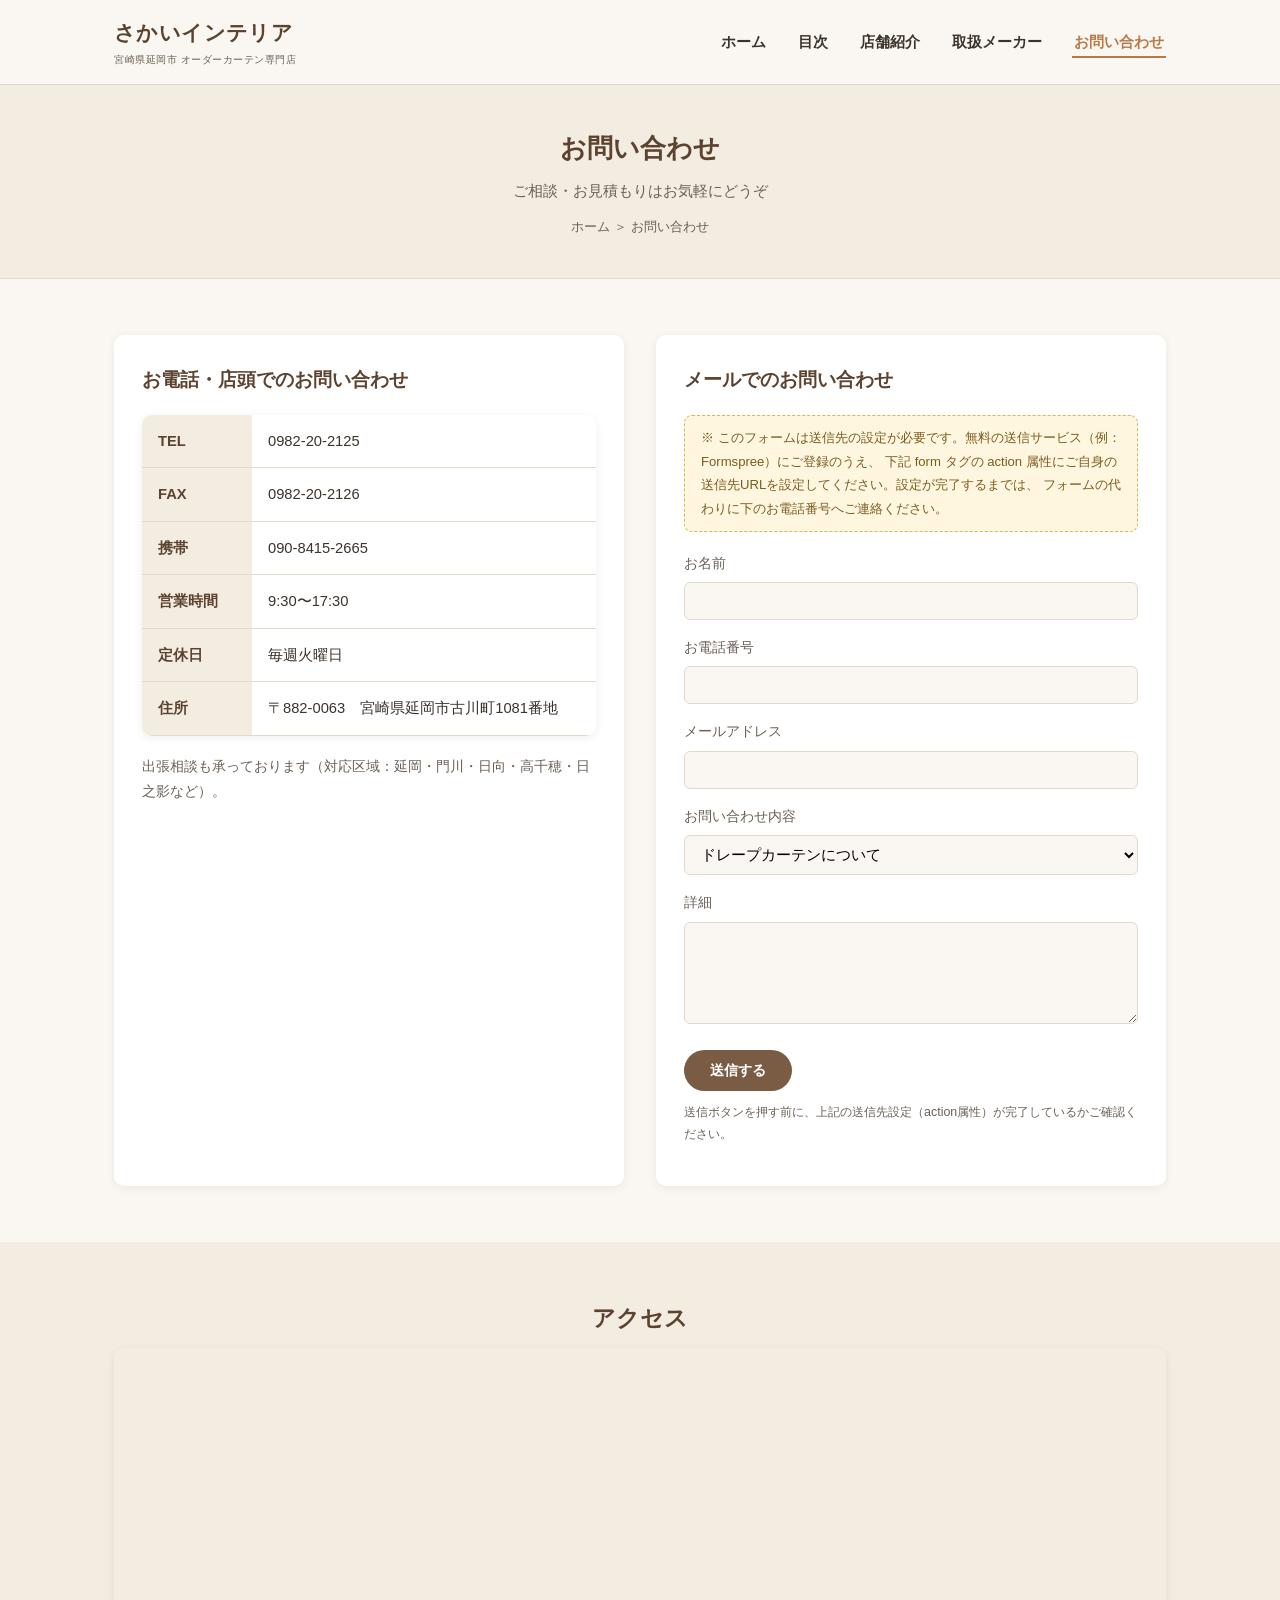
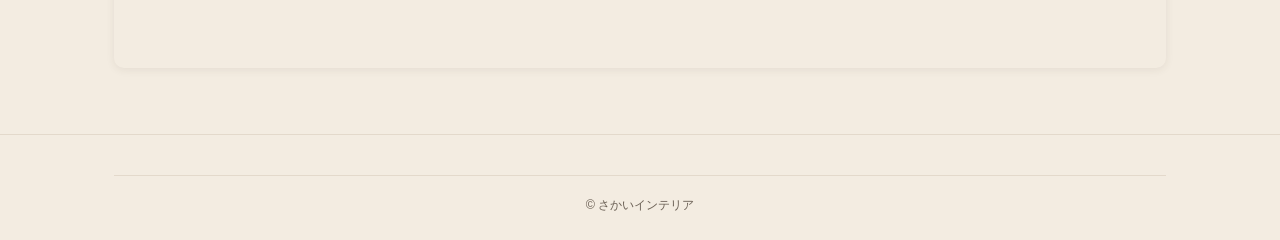
==== contact.html @ 0aa72a92 "Add files via upload" ====
<!DOCTYPE html>
<html lang="ja">
<head>
<meta charset="UTF-8">
<meta name="viewport" content="width=device-width, initial-scale=1">
<title>お問い合わせ｜さかいインテリア</title>
<link rel="stylesheet" href="css/style.css">
</head>
<body>

<header class="site-header">
  <div class="header-inner">
    <div class="logo">さかいインテリア<small>宮崎県延岡市 オーダーカーテン専門店</small></div>
    <button class="nav-toggle" aria-label="メニュー">☰</button>
    <nav class="main-nav">
      <ul>
        <li><a href="index.html">ホーム</a></li>
        <li><a href="mokuji.html">目次</a></li>
        <li><a href="shop.html">店舗紹介</a></li>
        <li><a href="makers.html">取扱メーカー</a></li>
        <li><a href="contact.html" class="active">お問い合わせ</a></li>
      </ul>
    </nav>
  </div>
</header>

<div class="page-header">
  <div class="container">
    <h1>お問い合わせ</h1>
    <p>ご相談・お見積もりはお気軽にどうぞ</p>
    <div class="breadcrumb"><a href="index.html">ホーム</a> ＞ お問い合わせ</div>
  </div>
</div>

<section>
  <div class="container">
    <div class="contact-grid">
      <div class="contact-box">
        <h3>お電話・店頭でのお問い合わせ</h3>
        <table class="shop-info-table">
          <tr><th>TEL</th><td>0982-20-2125</td></tr>
          <tr><th>FAX</th><td>0982-20-2126</td></tr>
          <tr><th>携帯</th><td>090-8415-2665</td></tr>
          <tr><th>営業時間</th><td>9:30〜17:30</td></tr>
          <tr><th>定休日</th><td>毎週火曜日</td></tr>
          <tr><th>住所</th><td>〒882-0063　宮崎県延岡市古川町1081番地</td></tr>
        </table>
        <p style="margin-top:18px;font-size:0.88rem;color:var(--color-text-soft);">
          出張相談も承っております（対応区域：延岡・門川・日向・高千穂・日之影など）。
        </p>
      </div>

      <div class="contact-box">
        <h3>メールでのお問い合わせ</h3>
        <div class="todo-note">
          ※ このフォームは送信先の設定が必要です。無料の送信サービス（例：Formspree）にご登録のうえ、
          下記 form タグの action 属性にご自身の送信先URLを設定してください。設定が完了するまでは、
          フォームの代わりに下のお電話番号へご連絡ください。
        </div>
        <form action="#" method="POST">
          <div class="form-group">
            <label for="name">お名前</label>
            <input type="text" id="name" name="name" required>
          </div>
          <div class="form-group">
            <label for="tel">お電話番号</label>
            <input type="tel" id="tel" name="tel">
          </div>
          <div class="form-group">
            <label for="email">メールアドレス</label>
            <input type="email" id="email" name="email" required>
          </div>
          <div class="form-group">
            <label for="category">お問い合わせ内容</label>
            <select id="category" name="category">
              <option>ドレープカーテンについて</option>
              <option>レースカーテンについて</option>
              <option>ロールスクリーンについて</option>
              <option>ブラインドについて</option>
              <option>新築・リフォームについて</option>
              <option>その他</option>
            </select>
          </div>
          <div class="form-group">
            <label for="message">詳細</label>
            <textarea id="message" name="message" rows="5"></textarea>
          </div>
          <button type="submit" class="btn" style="border:none;cursor:pointer;">送信する</button>
          <p class="form-note">送信ボタンを押す前に、上記の送信先設定（action属性）が完了しているかご確認ください。</p>
        </form>
      </div>
    </div>
  </div>
</section>

<section class="alt">
  <div class="container">
    <h2 class="section-title">アクセス</h2>
    <iframe class="map-frame" loading="lazy" style="height:320px;"
      src="https://www.google.com/maps/embed?pb=!1m18!1m12!1m3!1d6723.558569215297!2d131.65144998902946!3d32.58540987015699!2m3!1f0!2f0!3f0!3m2!1i1024!2i768!4f13.1!3m3!1m2!1s0x35471930df95925b%3A0x44b8640d62bbe82f!2z44CSODgyLTAwNjMg5a6u5bSO55yM5bu25bKh5biC5Y-k5bed55S6IOOBleOBi-OBhOOCpOODs-ODhuODquOCog!5e0!3m2!1sja!2sjp!4v1545877322032"
      allowfullscreen></iframe>
  </div>
</section>

<footer class="site-footer">
  <div class="container"><div class="footer-bottom">&copy; さかいインテリア</div></div>
</footer>

<script src="js/main.js"></script>
</body>
</html>
---- css/style.css ----
/* ===========================================================
   さかいインテリア サイト共通スタイル
   =========================================================== */

:root {
  --color-bg: #faf7f2;
  --color-bg-soft: #f3ece1;
  --color-primary: #7a5c44;      /* 落ち着いたブラウン */
  --color-primary-dark: #5c4330;
  --color-accent: #b97a4a;       /* テラコッタ系アクセント */
  --color-accent-soft: #e8d8c3;
  --color-text: #3c332b;
  --color-text-soft: #6b6055;
  --color-white: #ffffff;
  --color-border: #e3d9cb;
  --shadow-sm: 0 2px 8px rgba(60, 51, 43, 0.08);
  --shadow-md: 0 6px 20px rgba(60, 51, 43, 0.12);
  --radius: 10px;
  --max-width: 1100px;
  --font-base: "Hiragino Sans", "Yu Gothic", "Noto Sans JP", "Helvetica Neue", Arial, sans-serif;
}

* { box-sizing: border-box; }

html { scroll-behavior: smooth; }

body {
  margin: 0;
  font-family: var(--font-base);
  color: var(--color-text);
  background: var(--color-bg);
  line-height: 1.8;
  font-size: 16px;
}

img { max-width: 100%; display: block; }

a { color: var(--color-primary-dark); text-decoration: none; }
a:hover { color: var(--color-accent); }

.container {
  max-width: var(--max-width);
  margin: 0 auto;
  padding: 0 24px;
}

/* ---------- 画像プレースホルダー ---------- */
.img-placeholder {
  display: flex;
  align-items: center;
  justify-content: center;
  background: linear-gradient(135deg, var(--color-bg-soft), var(--color-accent-soft));
  color: var(--color-text-soft);
  border: 1px dashed var(--color-border);
  border-radius: var(--radius);
  font-size: 0.85rem;
  text-align: center;
  width: 100%;
  aspect-ratio: 4 / 3;
}

/* ---------- ヘッダー ---------- */
.site-header {
  position: sticky;
  top: 0;
  z-index: 100;
  background: rgba(250, 247, 242, 0.96);
  backdrop-filter: blur(6px);
  border-bottom: 1px solid var(--color-border);
}

.header-inner {
  display: flex;
  align-items: center;
  justify-content: space-between;
  padding: 14px 24px;
  max-width: var(--max-width);
  margin: 0 auto;
}

.logo {
  font-size: 1.3rem;
  font-weight: 700;
  color: var(--color-primary-dark);
  letter-spacing: 0.02em;
}
.logo small {
  display: block;
  font-size: 0.65rem;
  font-weight: 400;
  color: var(--color-text-soft);
  letter-spacing: 0.05em;
}

.main-nav { display: flex; align-items: center; }
.main-nav ul {
  display: flex;
  gap: 28px;
  list-style: none;
  margin: 0;
  padding: 0;
}
.main-nav a {
  font-size: 0.92rem;
  font-weight: 600;
  color: var(--color-text);
  padding: 6px 2px;
  border-bottom: 2px solid transparent;
  transition: border-color 0.2s, color 0.2s;
}
.main-nav a:hover,
.main-nav a.active {
  color: var(--color-accent);
  border-bottom-color: var(--color-accent);
}

.nav-toggle {
  display: none;
  background: none;
  border: none;
  font-size: 1.6rem;
  color: var(--color-primary-dark);
  cursor: pointer;
}

@media (max-width: 760px) {
  .nav-toggle { display: block; }
  .main-nav {
    position: absolute;
    top: 100%;
    left: 0;
    right: 0;
    background: var(--color-white);
    border-bottom: 1px solid var(--color-border);
    box-shadow: var(--shadow-sm);
    display: none;
  }
  .main-nav.open { display: block; }
  .main-nav ul {
    flex-direction: column;
    gap: 0;
    padding: 8px 24px 16px;
  }
  .main-nav li { border-top: 1px solid var(--color-border); }
  .main-nav a { display: block; padding: 12px 4px; }
}

/* ---------- ヒーロー ---------- */
.hero {
  background: linear-gradient(180deg, var(--color-bg-soft), var(--color-bg));
  padding: 56px 0 40px;
  text-align: center;
}
.hero h1 {
  font-size: 1.9rem;
  margin: 0 0 12px;
  color: var(--color-primary-dark);
}
.hero p {
  color: var(--color-text-soft);
  max-width: 560px;
  margin: 0 auto;
  font-size: 1rem;
}
.hero .tagline {
  display: inline-block;
  margin-top: 18px;
  padding: 6px 18px;
  background: var(--color-accent-soft);
  border-radius: 999px;
  font-size: 0.85rem;
  color: var(--color-primary-dark);
  letter-spacing: 0.05em;
}

/* ---------- ページヘッダー（下層ページ用） ---------- */
.page-header {
  background: var(--color-bg-soft);
  padding: 40px 0;
  text-align: center;
  border-bottom: 1px solid var(--color-border);
}
.page-header h1 { margin: 0 0 6px; color: var(--color-primary-dark); font-size: 1.6rem; }
.page-header p { margin: 0; color: var(--color-text-soft); font-size: 0.95rem; }
.breadcrumb { font-size: 0.8rem; color: var(--color-text-soft); margin-top: 10px; }
.breadcrumb a { color: var(--color-text-soft); }

/* ---------- セクション共通 ---------- */
section { padding: 56px 0; }
section.alt { background: var(--color-bg-soft); }

.section-title {
  text-align: center;
  margin: 0 0 8px;
  font-size: 1.45rem;
  color: var(--color-primary-dark);
}
.section-sub {
  text-align: center;
  color: var(--color-text-soft);
  margin: 0 0 36px;
  font-size: 0.92rem;
}

/* ---------- 今週のおすすめ ---------- */
.recommend-card {
  display: grid;
  grid-template-columns: 1fr 1fr;
  gap: 32px;
  align-items: center;
  background: var(--color-white);
  border-radius: var(--radius);
  box-shadow: var(--shadow-md);
  padding: 28px;
}
.recommend-card .img-placeholder { aspect-ratio: 1 / 1; }
.recommend-badge {
  display: inline-block;
  background: var(--color-accent);
  color: #fff;
  font-size: 0.75rem;
  padding: 4px 12px;
  border-radius: 999px;
  margin-bottom: 12px;
  letter-spacing: 0.05em;
}
.recommend-card h3 { margin: 0 0 10px; font-size: 1.3rem; color: var(--color-primary-dark); }
.recommend-card p { color: var(--color-text-soft); margin: 0 0 16px; font-size: 0.93rem; }
.recommend-dots { display: flex; gap: 8px; margin-top: 18px; }
.recommend-dots span {
  width: 8px; height: 8px; border-radius: 50%;
  background: var(--color-border);
}
.recommend-dots span.active { background: var(--color-accent); }

@media (max-width: 700px) {
  .recommend-card { grid-template-columns: 1fr; }
}

/* ---------- ボタン ---------- */
.btn {
  display: inline-block;
  padding: 11px 26px;
  border-radius: 999px;
  background: var(--color-primary);
  color: #fff;
  font-size: 0.9rem;
  font-weight: 600;
  transition: background 0.2s, transform 0.15s;
}
.btn:hover { background: var(--color-primary-dark); color: #fff; transform: translateY(-1px); }
.btn.outline {
  background: transparent;
  color: var(--color-primary-dark);
  border: 1px solid var(--color-primary-dark);
}
.btn.outline:hover { background: var(--color-primary-dark); color: #fff; }

/* ---------- アピールポイント ---------- */
.appeal-grid {
  display: grid;
  grid-template-columns: repeat(3, 1fr);
  gap: 18px;
  margin-top: 8px;
}
.appeal-item {
  background: var(--color-white);
  border-radius: var(--radius);
  padding: 22px 18px;
  text-align: center;
  box-shadow: var(--shadow-sm);
}
.appeal-item .num {
  display: inline-flex;
  align-items: center;
  justify-content: center;
  width: 34px; height: 34px;
  border-radius: 50%;
  background: var(--color-accent-soft);
  color: var(--color-primary-dark);
  font-weight: 700;
  margin-bottom: 10px;
}
.appeal-item h4 { margin: 0 0 6px; font-size: 0.98rem; }
.appeal-item p { margin: 0; font-size: 0.82rem; color: var(--color-text-soft); }

@media (max-width: 700px) {
  .appeal-grid { grid-template-columns: 1fr 1fr; }
}

/* ---------- ショップ概要 / 住所 ---------- */
.shop-info-grid {
  display: grid;
  grid-template-columns: 1fr 1fr;
  gap: 30px;
}
.shop-info-table {
  width: 100%;
  border-collapse: collapse;
  background: var(--color-white);
  border-radius: var(--radius);
  overflow: hidden;
  box-shadow: var(--shadow-sm);
}
.shop-info-table th, .shop-info-table td {
  text-align: left;
  padding: 13px 16px;
  border-bottom: 1px solid var(--color-border);
  font-size: 0.92rem;
}
.shop-info-table th {
  width: 110px;
  color: var(--color-primary-dark);
  background: var(--color-bg-soft);
  font-weight: 600;
}
.map-frame {
  width: 100%;
  height: 100%;
  min-height: 260px;
  border: 0;
  border-radius: var(--radius);
  box-shadow: var(--shadow-sm);
}

@media (max-width: 760px) {
  .shop-info-grid { grid-template-columns: 1fr; }
}

/* ---------- 目次 / カードグリッド ---------- */
.toc-grid {
  display: grid;
  grid-template-columns: repeat(4, 1fr);
  gap: 20px;
}
.toc-card {
  background: var(--color-white);
  border-radius: var(--radius);
  padding: 26px 18px;
  text-align: center;
  box-shadow: var(--shadow-sm);
  transition: transform 0.18s, box-shadow 0.18s;
  border: 1px solid var(--color-border);
}
.toc-card:hover { transform: translateY(-4px); box-shadow: var(--shadow-md); }
.toc-card .icon { font-size: 2rem; margin-bottom: 10px; }
.toc-card h3 { margin: 0 0 6px; font-size: 1.02rem; color: var(--color-primary-dark); }
.toc-card p { margin: 0; font-size: 0.82rem; color: var(--color-text-soft); }

.subcat-list {
  list-style: none;
  padding: 0;
  margin: 14px 0 0;
  font-size: 0.85rem;
}
.subcat-list li { margin-bottom: 4px; }
.subcat-list a { color: var(--color-text-soft); }
.subcat-list a:hover { color: var(--color-accent); }

@media (max-width: 900px) {
  .toc-grid { grid-template-columns: 1fr 1fr; }
}
@media (max-width: 540px) {
  .toc-grid { grid-template-columns: 1fr; }
}

/* ---------- 商品ランキング（人気ベスト10） ---------- */
.update-note {
  text-align: center;
  font-size: 0.82rem;
  color: var(--color-text-soft);
  background: var(--color-accent-soft);
  display: inline-block;
  padding: 5px 16px;
  border-radius: 999px;
  margin: 0 auto 30px;
}
.update-note-wrap { text-align: center; }

.rank-grid {
  display: grid;
  grid-template-columns: repeat(5, 1fr);
  gap: 22px;
}
.rank-card { position: relative; }
.rank-card .rank-num {
  position: absolute;
  top: -10px;
  left: -10px;
  width: 32px; height: 32px;
  border-radius: 50%;
  background: var(--color-primary-dark);
  color: #fff;
  font-size: 0.85rem;
  font-weight: 700;
  display: flex;
  align-items: center;
  justify-content: center;
  z-index: 2;
  box-shadow: var(--shadow-sm);
}
.rank-card .rank-num.top { background: var(--color-accent); }
.rank-card figcaption {
  margin-top: 8px;
  font-size: 0.82rem;
  text-align: center;
  color: var(--color-text-soft);
}
.rank-card figure { margin: 0; }

@media (max-width: 900px) {
  .rank-grid { grid-template-columns: repeat(3, 1fr); }
}
@media (max-width: 560px) {
  .rank-grid { grid-template-columns: repeat(2, 1fr); }
}

/* ---------- カテゴリタブ（取扱商品ページ） ---------- */
.cat-tabs {
  display: flex;
  justify-content: center;
  gap: 10px;
  flex-wrap: wrap;
  margin-bottom: 36px;
}
.cat-tabs a {
  padding: 9px 20px;
  border-radius: 999px;
  background: var(--color-white);
  border: 1px solid var(--color-border);
  font-size: 0.88rem;
  font-weight: 600;
  color: var(--color-text);
}
.cat-tabs a.active, .cat-tabs a:hover {
  background: var(--color-primary);
  color: #fff;
  border-color: var(--color-primary);
}

/* ---------- 店舗紹介 ---------- */
.shop-gallery {
  display: grid;
  grid-template-columns: repeat(3, 1fr);
  gap: 16px;
  margin: 30px 0;
}

/* ---------- 取扱メーカー ---------- */
.maker-grid {
  display: grid;
  grid-template-columns: repeat(4, 1fr);
  gap: 16px;
}
.maker-item {
  background: var(--color-white);
  border: 1px solid var(--color-border);
  border-radius: var(--radius);
  padding: 22px 10px;
  text-align: center;
  font-size: 0.88rem;
  color: var(--color-text-soft);
}
@media (max-width: 760px) {
  .maker-grid { grid-template-columns: repeat(2, 1fr); }
}

/* ---------- お問い合わせ ---------- */
.contact-grid {
  display: grid;
  grid-template-columns: 1fr 1fr;
  gap: 32px;
}
.contact-box {
  background: var(--color-white);
  border-radius: var(--radius);
  padding: 28px;
  box-shadow: var(--shadow-sm);
}
.contact-box h3 { margin-top: 0; color: var(--color-primary-dark); }
.form-group { margin-bottom: 16px; }
.form-group label { display: block; font-size: 0.85rem; margin-bottom: 6px; color: var(--color-text-soft); }
.form-group input, .form-group textarea, .form-group select {
  width: 100%;
  padding: 10px 12px;
  border: 1px solid var(--color-border);
  border-radius: 6px;
  font-family: inherit;
  font-size: 0.92rem;
  background: var(--color-bg);
}
.form-note {
  font-size: 0.78rem;
  color: var(--color-text-soft);
  margin-top: 10px;
}

@media (max-width: 760px) {
  .contact-grid { grid-template-columns: 1fr; }
}

/* ---------- CTA帯 ---------- */
.cta-band {
  background: var(--color-primary-dark);
  color: #fff;
  text-align: center;
  padding: 46px 0;
}
.cta-band h2 { margin: 0 0 10px; font-size: 1.4rem; }
.cta-band p { margin: 0 0 22px; color: #e8ddd0; font-size: 0.92rem; }
.cta-band .btn { background: var(--color-accent); }
.cta-band .btn:hover { background: #a6663b; }

/* ---------- フッター ---------- */
.site-footer {
  background: var(--color-bg-soft);
  border-top: 1px solid var(--color-border);
  padding: 40px 0 24px;
  font-size: 0.85rem;
  color: var(--color-text-soft);
}
.footer-grid {
  display: grid;
  grid-template-columns: 1.2fr 1fr 1fr;
  gap: 28px;
  margin-bottom: 24px;
}
.footer-grid h4 { color: var(--color-primary-dark); font-size: 0.92rem; margin: 0 0 12px; }
.footer-grid ul { list-style: none; margin: 0; padding: 0; }
.footer-grid li { margin-bottom: 6px; }
.footer-grid a { color: var(--color-text-soft); }
.footer-bottom {
  text-align: center;
  border-top: 1px solid var(--color-border);
  padding-top: 18px;
  font-size: 0.78rem;
}
@media (max-width: 760px) {
  .footer-grid { grid-template-columns: 1fr; }
}

/* ---------- 注意書き（プレースホルダーコンテンツ用） ---------- */
.todo-note {
  background: #fff6e0;
  border: 1px dashed #d9b65a;
  color: #7a5c1e;
  font-size: 0.82rem;
  padding: 10px 16px;
  border-radius: 8px;
  margin-bottom: 20px;
}
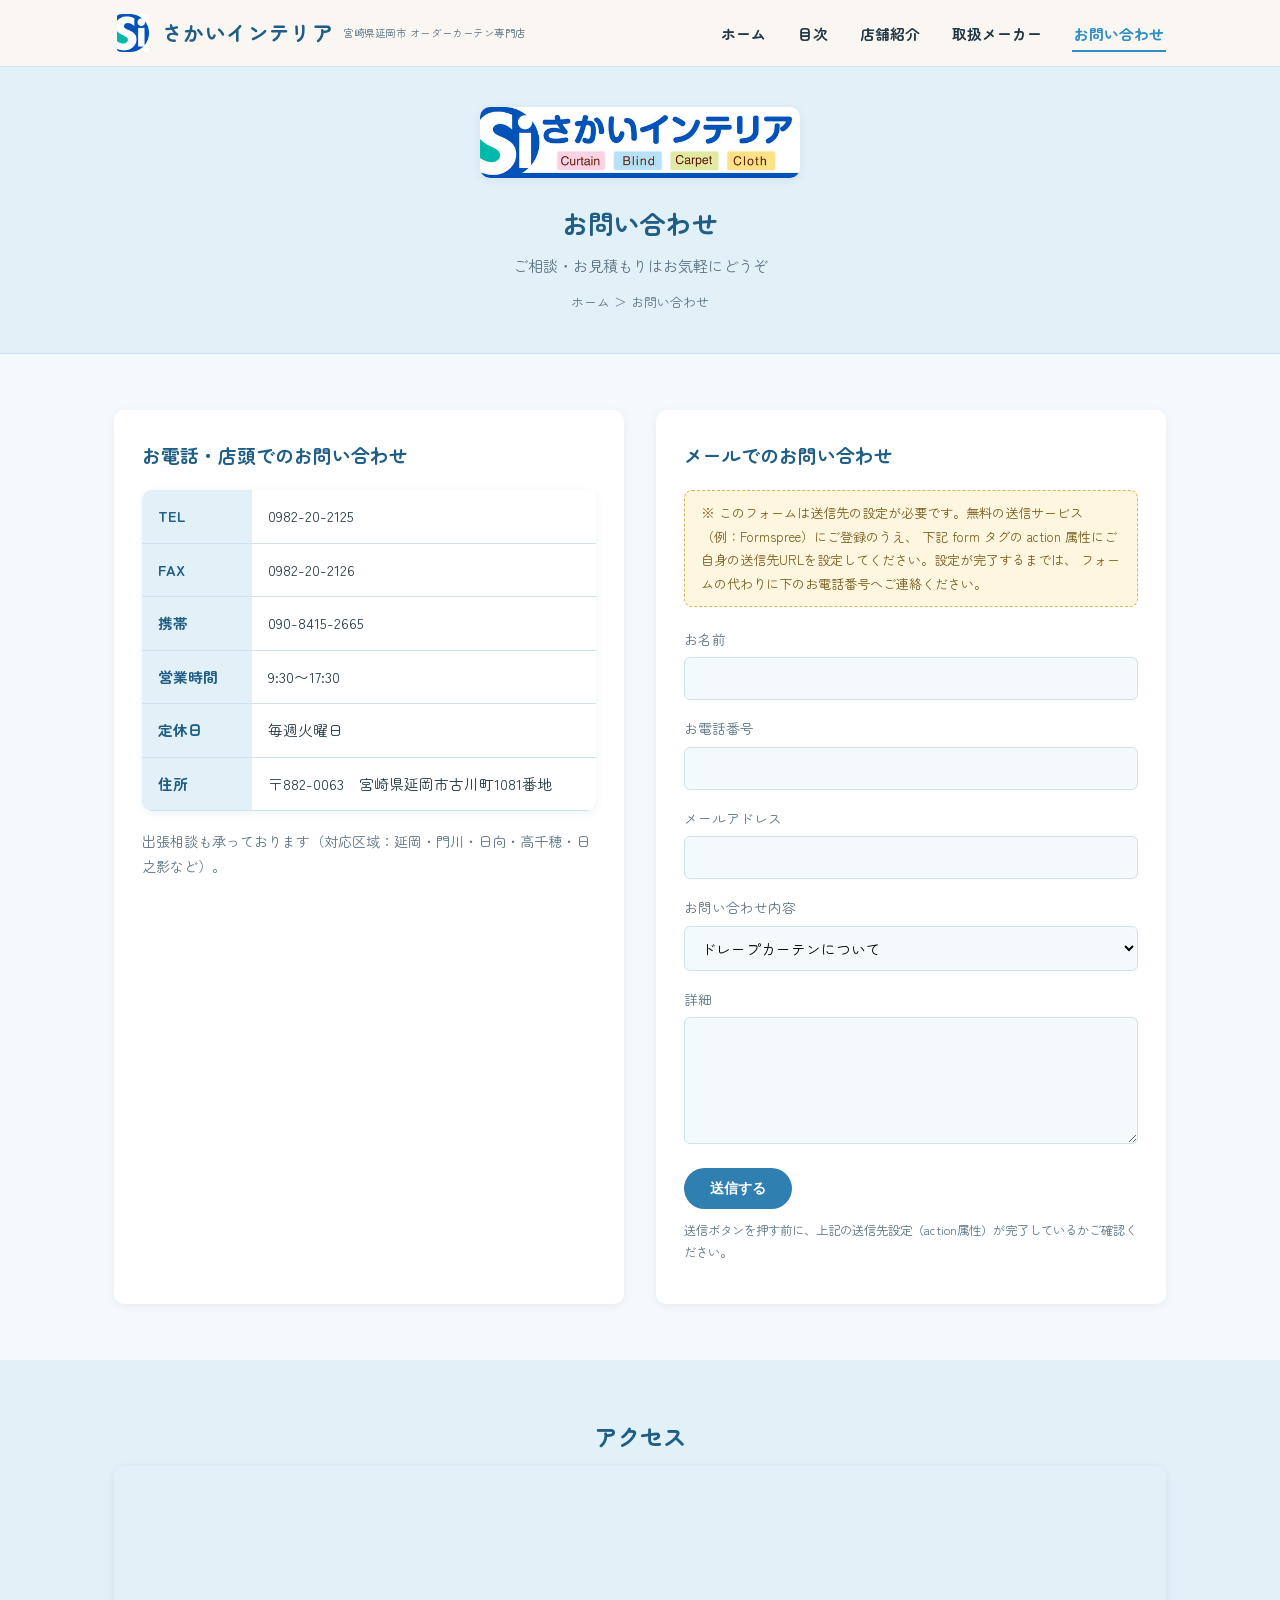
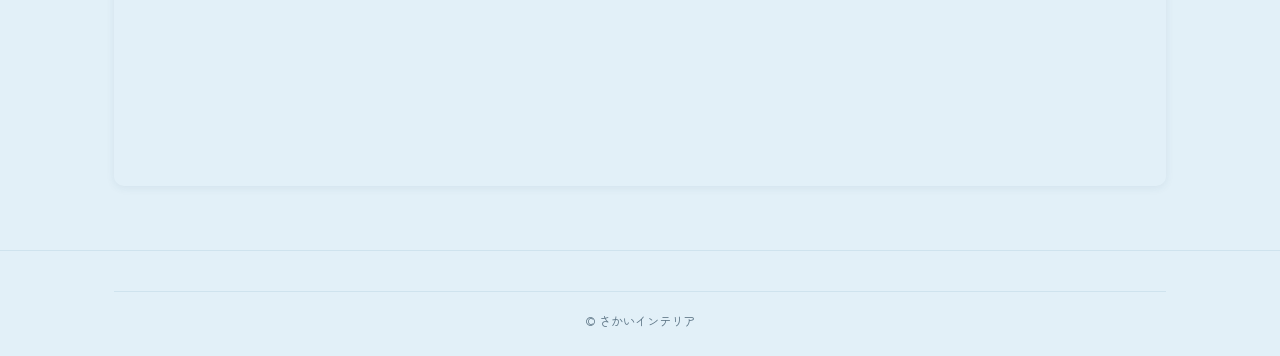
==== commit 9cd75600: "Add files via upload" ====
--- a/contact.html
+++ b/contact.html
@@ -10,7 +10,7 @@
 
 <header class="site-header">
   <div class="header-inner">
-    <div class="logo">さかいインテリア<small>宮崎県延岡市 オーダーカーテン専門店</small></div>
+    <div class="logo"><img src="images/お店のロゴ.jpg" alt="さかいインテリア ロゴ" class="logo-img">さかいインテリア<small>宮崎県延岡市 オーダーカーテン専門店</small></div>
     <button class="nav-toggle" aria-label="メニュー">☰</button>
     <nav class="main-nav">
       <ul>
@@ -26,6 +26,7 @@
 
 <div class="page-header">
   <div class="container">
+    <img src="images/トップ写真.jpg" alt="さかいインテリア" class="page-banner">
     <h1>お問い合わせ</h1>
     <p>ご相談・お見積もりはお気軽にどうぞ</p>
     <div class="breadcrumb"><a href="index.html">ホーム</a> ＞ お問い合わせ</div>
--- a/css/style.css
+++ b/css/style.css
@@ -2,22 +2,24 @@
    さかいインテリア サイト共通スタイル
    =========================================================== */
 
+@import url('https://fonts.googleapis.com/css2?family=Zen+Maru+Gothic:wght@400;500;700&display=swap');
+
 :root {
-  --color-bg: #faf7f2;
-  --color-bg-soft: #f3ece1;
-  --color-primary: #7a5c44;      /* 落ち着いたブラウン */
-  --color-primary-dark: #5c4330;
-  --color-accent: #b97a4a;       /* テラコッタ系アクセント */
-  --color-accent-soft: #e8d8c3;
-  --color-text: #3c332b;
-  --color-text-soft: #6b6055;
+  --color-bg: #f4f9fc;
+  --color-bg-soft: #e2f0f8;
+  --color-primary: #2f7fb0;      /* 青空のようなブルー */
+  --color-primary-dark: #205e85;
+  --color-accent: #2f8fc4;       /* 明るいスカイブルーのアクセント */
+  --color-accent-soft: #d4ecf7;
+  --color-text: #233844;
+  --color-text-soft: #5b7384;
   --color-white: #ffffff;
-  --color-border: #e3d9cb;
-  --shadow-sm: 0 2px 8px rgba(60, 51, 43, 0.08);
-  --shadow-md: 0 6px 20px rgba(60, 51, 43, 0.12);
+  --color-border: #cfe3ee;
+  --shadow-sm: 0 2px 8px rgba(32, 73, 99, 0.08);
+  --shadow-md: 0 6px 20px rgba(32, 73, 99, 0.14);
   --radius: 10px;
   --max-width: 1100px;
-  --font-base: "Hiragino Sans", "Yu Gothic", "Noto Sans JP", "Helvetica Neue", Arial, sans-serif;
+  --font-base: "Zen Maru Gothic", "Hiragino Sans", "Yu Gothic", "Noto Sans JP", "Helvetica Neue", Arial, sans-serif;
 }
 
 * { box-sizing: border-box; }
@@ -79,10 +81,20 @@
 }
 
 .logo {
+  display: flex;
+  align-items: center;
+  gap: 10px;
   font-size: 1.3rem;
   font-weight: 700;
   color: var(--color-primary-dark);
   letter-spacing: 0.02em;
+}
+.logo-img {
+  width: 38px;
+  height: 38px;
+  object-fit: contain;
+  border-radius: 8px;
+  flex-shrink: 0;
 }
 .logo small {
   display: block;
@@ -145,6 +157,17 @@
   .main-nav a { display: block; padding: 12px 4px; }
 }
 
+/* ---------- ページ上部バナー写真 ---------- */
+.page-banner {
+  display: block;
+  max-width: 320px;
+  width: 100%;
+  height: auto;
+  margin: 0 auto 22px;
+  border-radius: var(--radius);
+  box-shadow: var(--shadow-sm);
+}
+
 /* ---------- ヒーロー ---------- */
 .hero {
   background: linear-gradient(180deg, var(--color-bg-soft), var(--color-bg));
@@ -509,7 +532,7 @@
 .cta-band h2 { margin: 0 0 10px; font-size: 1.4rem; }
 .cta-band p { margin: 0 0 22px; color: #e8ddd0; font-size: 0.92rem; }
 .cta-band .btn { background: var(--color-accent); }
-.cta-band .btn:hover { background: #a6663b; }
+.cta-band .btn:hover { background: #1f6f99; }
 
 /* ---------- フッター ---------- */
 .site-footer {
@@ -537,6 +560,131 @@
 }
 @media (max-width: 760px) {
   .footer-grid { grid-template-columns: 1fr; }
+}
+
+/* ---------- 商品カード（写真クリックで詳細表示） ---------- */
+.product-card { text-align: center; margin: 0; }
+.product-thumb {
+  display: block;
+  width: 100%;
+  padding: 0;
+  border: none;
+  background: none;
+  cursor: pointer;
+  border-radius: var(--radius);
+  overflow: hidden;
+  box-shadow: var(--shadow-sm);
+  transition: transform 0.18s, box-shadow 0.18s;
+}
+.product-thumb:hover { transform: translateY(-4px); box-shadow: var(--shadow-md); }
+.product-thumb img {
+  width: 100%;
+  aspect-ratio: 4 / 3;
+  object-fit: cover;
+  display: block;
+}
+.product-card figcaption {
+  margin-top: 10px;
+  font-size: 0.92rem;
+  font-weight: 600;
+  color: var(--color-primary-dark);
+}
+
+/* ---------- ライトボックス（商品詳細） ---------- */
+.lightbox {
+  position: fixed;
+  inset: 0;
+  background: rgba(20, 40, 54, 0.78);
+  z-index: 1000;
+  display: flex;
+  align-items: center;
+  justify-content: center;
+  padding: 20px;
+}
+.lightbox[hidden] { display: none; }
+.lightbox-inner {
+  background: var(--color-white);
+  border-radius: var(--radius);
+  max-width: 720px;
+  width: 100%;
+  max-height: 90vh;
+  overflow-y: auto;
+  position: relative;
+  padding: 30px;
+}
+.lightbox-close {
+  position: absolute;
+  top: 10px;
+  right: 14px;
+  background: none;
+  border: none;
+  font-size: 1.8rem;
+  line-height: 1;
+  cursor: pointer;
+  color: var(--color-text-soft);
+}
+.lightbox-close:hover { color: var(--color-accent); }
+.lightbox-media {
+  position: relative;
+  display: flex;
+  align-items: center;
+  justify-content: center;
+  background: var(--color-bg-soft);
+  border-radius: var(--radius);
+  overflow: hidden;
+  min-height: 220px;
+}
+.lightbox-img {
+  max-width: 100%;
+  max-height: 50vh;
+  object-fit: contain;
+  display: block;
+  margin: 0 auto;
+}
+.lightbox-nav {
+  position: absolute;
+  top: 50%;
+  transform: translateY(-50%);
+  background: rgba(255, 255, 255, 0.9);
+  border: 1px solid var(--color-border);
+  width: 38px;
+  height: 38px;
+  border-radius: 50%;
+  font-size: 1.3rem;
+  cursor: pointer;
+  display: flex;
+  align-items: center;
+  justify-content: center;
+  color: var(--color-primary-dark);
+}
+.lightbox-nav:hover { background: var(--color-white); }
+.lightbox-nav.prev { left: 10px; }
+.lightbox-nav.next { right: 10px; }
+.lightbox-dots {
+  display: flex;
+  justify-content: center;
+  gap: 6px;
+  margin: 16px 0 6px;
+}
+.lightbox-dots span {
+  width: 7px;
+  height: 7px;
+  border-radius: 50%;
+  background: var(--color-border);
+}
+.lightbox-dots span.active { background: var(--color-accent); }
+.lightbox-title {
+  margin: 10px 0 10px;
+  color: var(--color-primary-dark);
+  font-size: 1.15rem;
+  text-align: center;
+}
+.lightbox-desc {
+  margin: 0;
+  color: var(--color-text-soft);
+  font-size: 0.95rem;
+  line-height: 1.85;
+  text-align: center;
 }
 
 /* ---------- 注意書き（プレースホルダーコンテンツ用） ---------- */
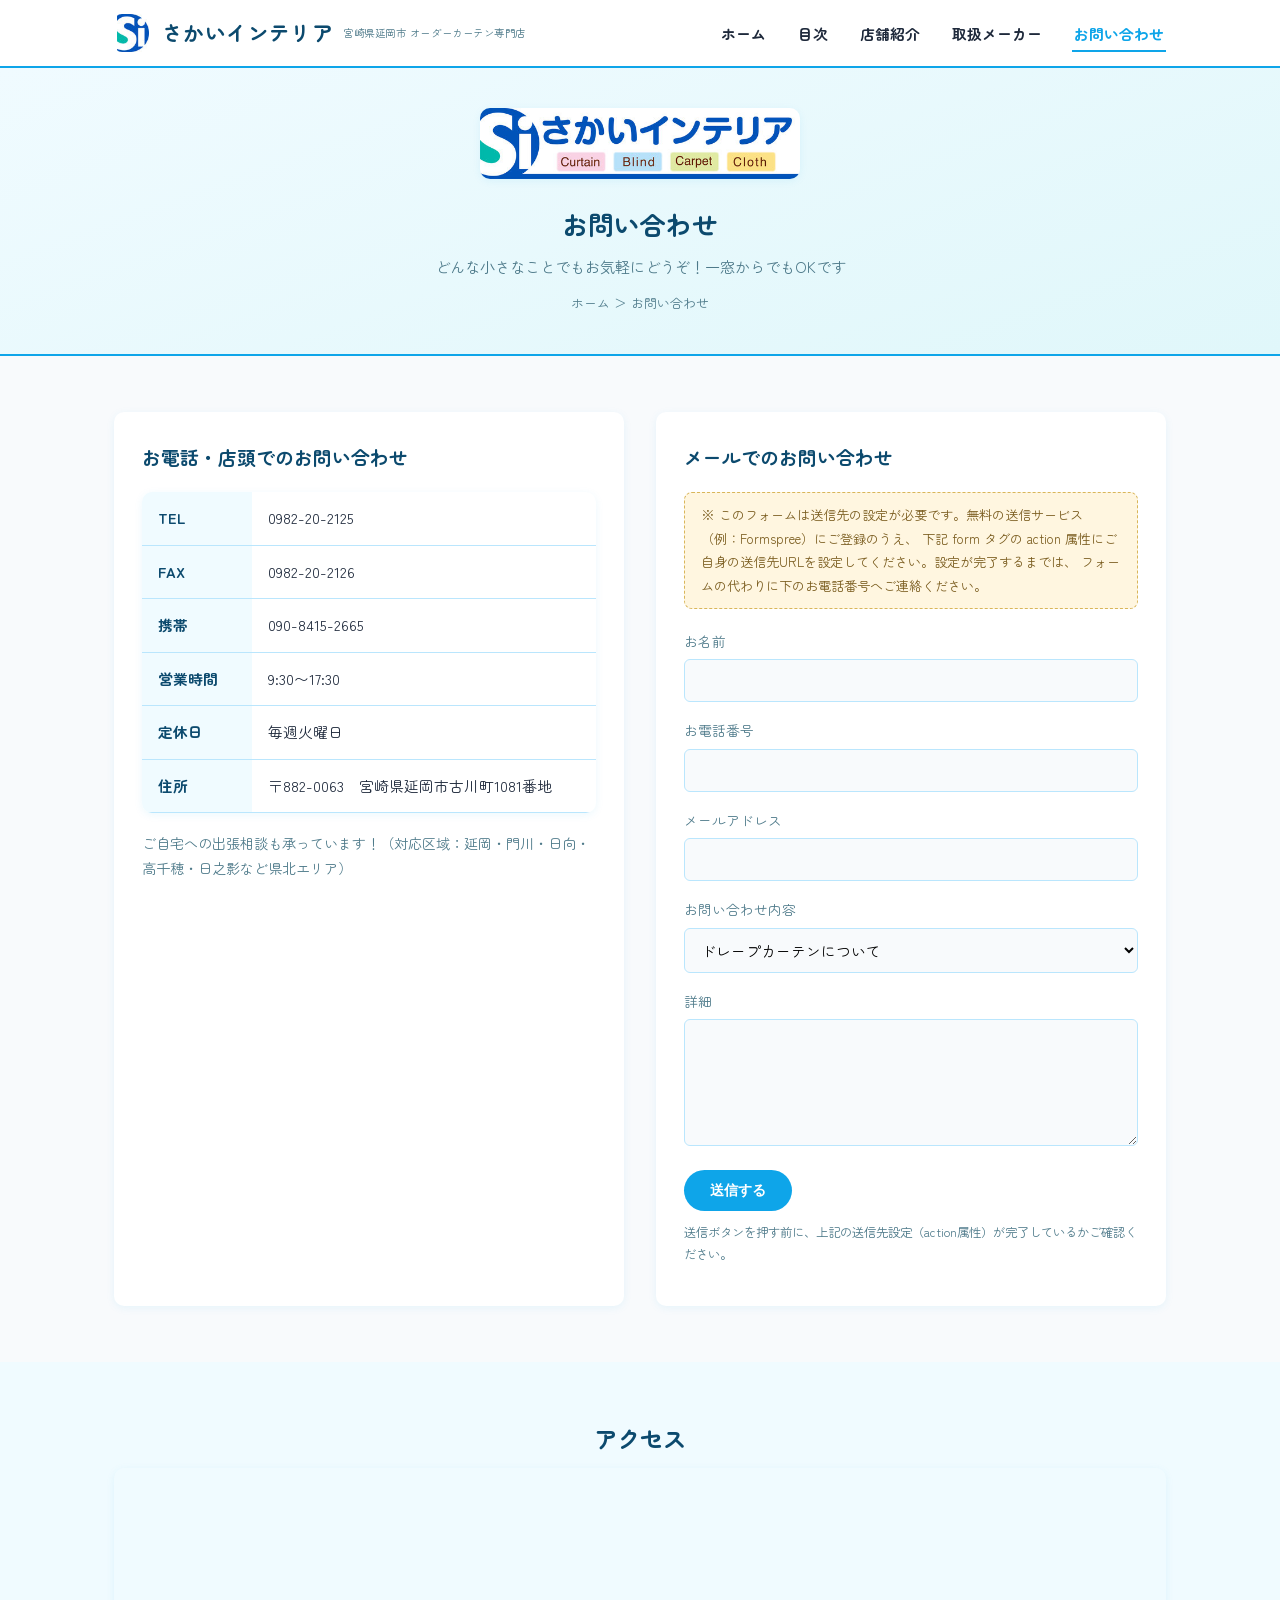
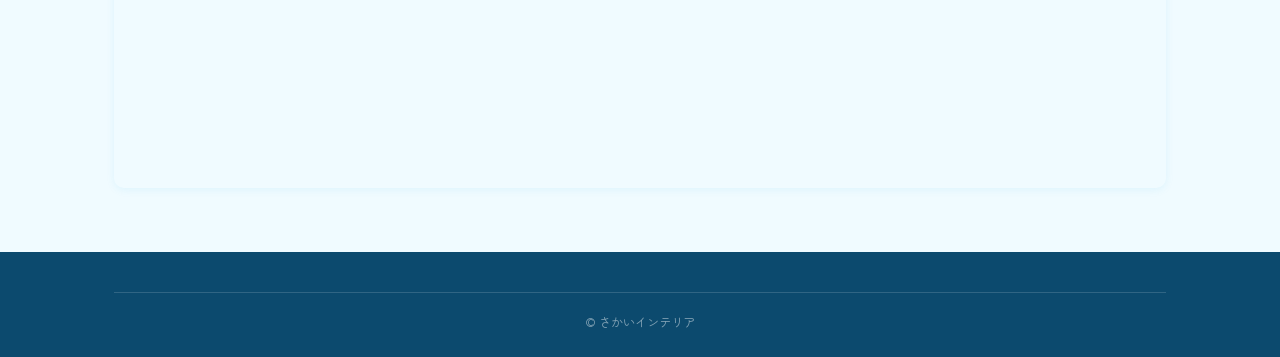
==== commit b3dbc7ac: "デザイン刷新・言葉遣い改善・SEO強化 - ターコイズアクセント配色を全サイトに適用（#0EA5E9 / #0C4A6E） - 白ヘッダー＋ターコイズ下線、CTAバンドをターコイズ、フッターをダークネ" ====
--- a/contact.html
+++ b/contact.html
@@ -3,7 +3,8 @@
 <head>
 <meta charset="UTF-8">
 <meta name="viewport" content="width=device-width, initial-scale=1">
-<title>お問い合わせ｜さかいインテリア</title>
+<title>お問い合わせ｜さかいインテリア｜無料採寸・出張相談のご予約も</title>
+<meta name="description" content="さかいインテリアへのお問い合わせページです。カーテンのご相談・無料採寸・無料見積もりのご依頼はお電話またはメールフォームにてどうぞ。延岡・門川・日向・高千穂など県北エリアへの出張相談も承ります。">
 <link rel="stylesheet" href="css/style.css">
 </head>
 <body>
@@ -28,7 +29,7 @@
   <div class="container">
     <img src="images/トップ写真.jpg" alt="さかいインテリア" class="page-banner">
     <h1>お問い合わせ</h1>
-    <p>ご相談・お見積もりはお気軽にどうぞ</p>
+    <p>どんな小さなことでもお気軽にどうぞ！一窓からでもOKです</p>
     <div class="breadcrumb"><a href="index.html">ホーム</a> ＞ お問い合わせ</div>
   </div>
 </div>
@@ -47,7 +48,7 @@
           <tr><th>住所</th><td>〒882-0063　宮崎県延岡市古川町1081番地</td></tr>
         </table>
         <p style="margin-top:18px;font-size:0.88rem;color:var(--color-text-soft);">
-          出張相談も承っております（対応区域：延岡・門川・日向・高千穂・日之影など）。
+          ご自宅への出張相談も承っています！（対応区域：延岡・門川・日向・高千穂・日之影など県北エリア）
         </p>
       </div>
 
--- a/css/style.css
+++ b/css/style.css
@@ -5,18 +5,18 @@
 @import url('https://fonts.googleapis.com/css2?family=Zen+Maru+Gothic:wght@400;500;700&display=swap');
 
 :root {
-  --color-bg: #f4f9fc;
-  --color-bg-soft: #e2f0f8;
-  --color-primary: #2f7fb0;      /* 青空のようなブルー */
-  --color-primary-dark: #205e85;
-  --color-accent: #2f8fc4;       /* 明るいスカイブルーのアクセント */
-  --color-accent-soft: #d4ecf7;
-  --color-text: #233844;
-  --color-text-soft: #5b7384;
+  --color-bg: #F8FAFC;
+  --color-bg-soft: #F0FBFF;
+  --color-primary: #0EA5E9;
+  --color-primary-dark: #0C4A6E;
+  --color-accent: #0EA5E9;
+  --color-accent-soft: #E0F7FA;
+  --color-text: #1e293b;
+  --color-text-soft: #4e7a8a;
   --color-white: #ffffff;
-  --color-border: #cfe3ee;
-  --shadow-sm: 0 2px 8px rgba(32, 73, 99, 0.08);
-  --shadow-md: 0 6px 20px rgba(32, 73, 99, 0.14);
+  --color-border: #BAE6FD;
+  --shadow-sm: 0 2px 8px rgba(14, 165, 233, 0.08);
+  --shadow-md: 0 6px 20px rgba(14, 165, 233, 0.14);
   --radius: 10px;
   --max-width: 1100px;
   --font-base: "Zen Maru Gothic", "Hiragino Sans", "Yu Gothic", "Noto Sans JP", "Helvetica Neue", Arial, sans-serif;
@@ -47,6 +47,7 @@
 }
 
 /* ---------- 画像プレースホルダー ---------- */
+.img-placeholder[hidden] { display: none; }
 .img-placeholder {
   display: flex;
   align-items: center;
@@ -66,9 +67,9 @@
   position: sticky;
   top: 0;
   z-index: 100;
-  background: rgba(250, 247, 242, 0.96);
+  background: rgba(255, 255, 255, 0.97);
   backdrop-filter: blur(6px);
-  border-bottom: 1px solid var(--color-border);
+  border-bottom: 2px solid var(--color-accent);
 }
 
 .header-inner {
@@ -142,8 +143,8 @@
     top: 100%;
     left: 0;
     right: 0;
-    background: var(--color-white);
-    border-bottom: 1px solid var(--color-border);
+    background: #ffffff;
+    border-bottom: 2px solid #0EA5E9;
     box-shadow: var(--shadow-sm);
     display: none;
   }
@@ -170,7 +171,7 @@
 
 /* ---------- ヒーロー ---------- */
 .hero {
-  background: linear-gradient(180deg, var(--color-bg-soft), var(--color-bg));
+  background: linear-gradient(160deg, #F0FBFF 0%, #E0F7FA 50%, #F8FAFC 100%);
   padding: 56px 0 40px;
   text-align: center;
 }
@@ -198,10 +199,10 @@
 
 /* ---------- ページヘッダー（下層ページ用） ---------- */
 .page-header {
-  background: var(--color-bg-soft);
+  background: linear-gradient(160deg, #F0FBFF 0%, #E0F7FA 100%);
   padding: 40px 0;
   text-align: center;
-  border-bottom: 1px solid var(--color-border);
+  border-bottom: 2px solid var(--color-accent);
 }
 .page-header h1 { margin: 0 0 6px; color: var(--color-primary-dark); font-size: 1.6rem; }
 .page-header p { margin: 0; color: var(--color-text-soft); font-size: 0.95rem; }
@@ -237,6 +238,15 @@
   padding: 28px;
 }
 .recommend-card .img-placeholder { aspect-ratio: 1 / 1; }
+.shop-photo {
+  width: 100%;
+  height: 100%;
+  object-fit: cover;
+  border-radius: var(--radius);
+  display: block;
+}
+.recommend-card .shop-photo { aspect-ratio: 1 / 1; }
+.shop-gallery .shop-photo { aspect-ratio: 4 / 3; }
 .recommend-badge {
   display: inline-block;
   background: var(--color-accent);
@@ -265,19 +275,19 @@
   display: inline-block;
   padding: 11px 26px;
   border-radius: 999px;
-  background: var(--color-primary);
+  background: #0EA5E9;
   color: #fff;
   font-size: 0.9rem;
   font-weight: 600;
   transition: background 0.2s, transform 0.15s;
 }
-.btn:hover { background: var(--color-primary-dark); color: #fff; transform: translateY(-1px); }
+.btn:hover { background: #0284C7; color: #fff; transform: translateY(-1px); }
 .btn.outline {
   background: transparent;
-  color: var(--color-primary-dark);
-  border: 1px solid var(--color-primary-dark);
-}
-.btn.outline:hover { background: var(--color-primary-dark); color: #fff; }
+  color: #0C4A6E;
+  border: 1px solid #0EA5E9;
+}
+.btn.outline:hover { background: #0EA5E9; color: #fff; }
 
 /* ---------- アピールポイント ---------- */
 .appeal-grid {
@@ -483,7 +493,12 @@
   text-align: center;
   font-size: 0.88rem;
   color: var(--color-text-soft);
-}
+  display: flex;
+  align-items: center;
+  justify-content: center;
+  min-height: 70px;
+}
+.maker-logo { max-width: 100%; max-height: 50px; object-fit: contain; }
 @media (max-width: 760px) {
   .maker-grid { grid-template-columns: repeat(2, 1fr); }
 }
@@ -524,23 +539,23 @@
 
 /* ---------- CTA帯 ---------- */
 .cta-band {
-  background: var(--color-primary-dark);
+  background: #0EA5E9;
   color: #fff;
   text-align: center;
   padding: 46px 0;
 }
 .cta-band h2 { margin: 0 0 10px; font-size: 1.4rem; }
-.cta-band p { margin: 0 0 22px; color: #e8ddd0; font-size: 0.92rem; }
-.cta-band .btn { background: var(--color-accent); }
-.cta-band .btn:hover { background: #1f6f99; }
+.cta-band p { margin: 0 0 22px; color: rgba(255,255,255,0.88); font-size: 0.92rem; }
+.cta-band .btn { background: #fff; color: #0C4A6E; font-weight: 700; }
+.cta-band .btn:hover { background: #E0F7FA; color: #0C4A6E; }
 
 /* ---------- フッター ---------- */
 .site-footer {
-  background: var(--color-bg-soft);
-  border-top: 1px solid var(--color-border);
+  background: #0C4A6E;
+  border-top: none;
   padding: 40px 0 24px;
   font-size: 0.85rem;
-  color: var(--color-text-soft);
+  color: rgba(255,255,255,0.75);
 }
 .footer-grid {
   display: grid;
@@ -548,15 +563,17 @@
   gap: 28px;
   margin-bottom: 24px;
 }
-.footer-grid h4 { color: var(--color-primary-dark); font-size: 0.92rem; margin: 0 0 12px; }
+.footer-grid h4 { color: #fff; font-size: 0.92rem; margin: 0 0 12px; }
 .footer-grid ul { list-style: none; margin: 0; padding: 0; }
 .footer-grid li { margin-bottom: 6px; }
-.footer-grid a { color: var(--color-text-soft); }
+.footer-grid a { color: rgba(255,255,255,0.7); }
+.footer-grid a:hover { color: #7DD3FC; }
 .footer-bottom {
   text-align: center;
-  border-top: 1px solid var(--color-border);
+  border-top: 1px solid rgba(255,255,255,0.15);
   padding-top: 18px;
   font-size: 0.78rem;
+  color: rgba(255,255,255,0.5);
 }
 @media (max-width: 760px) {
   .footer-grid { grid-template-columns: 1fr; }
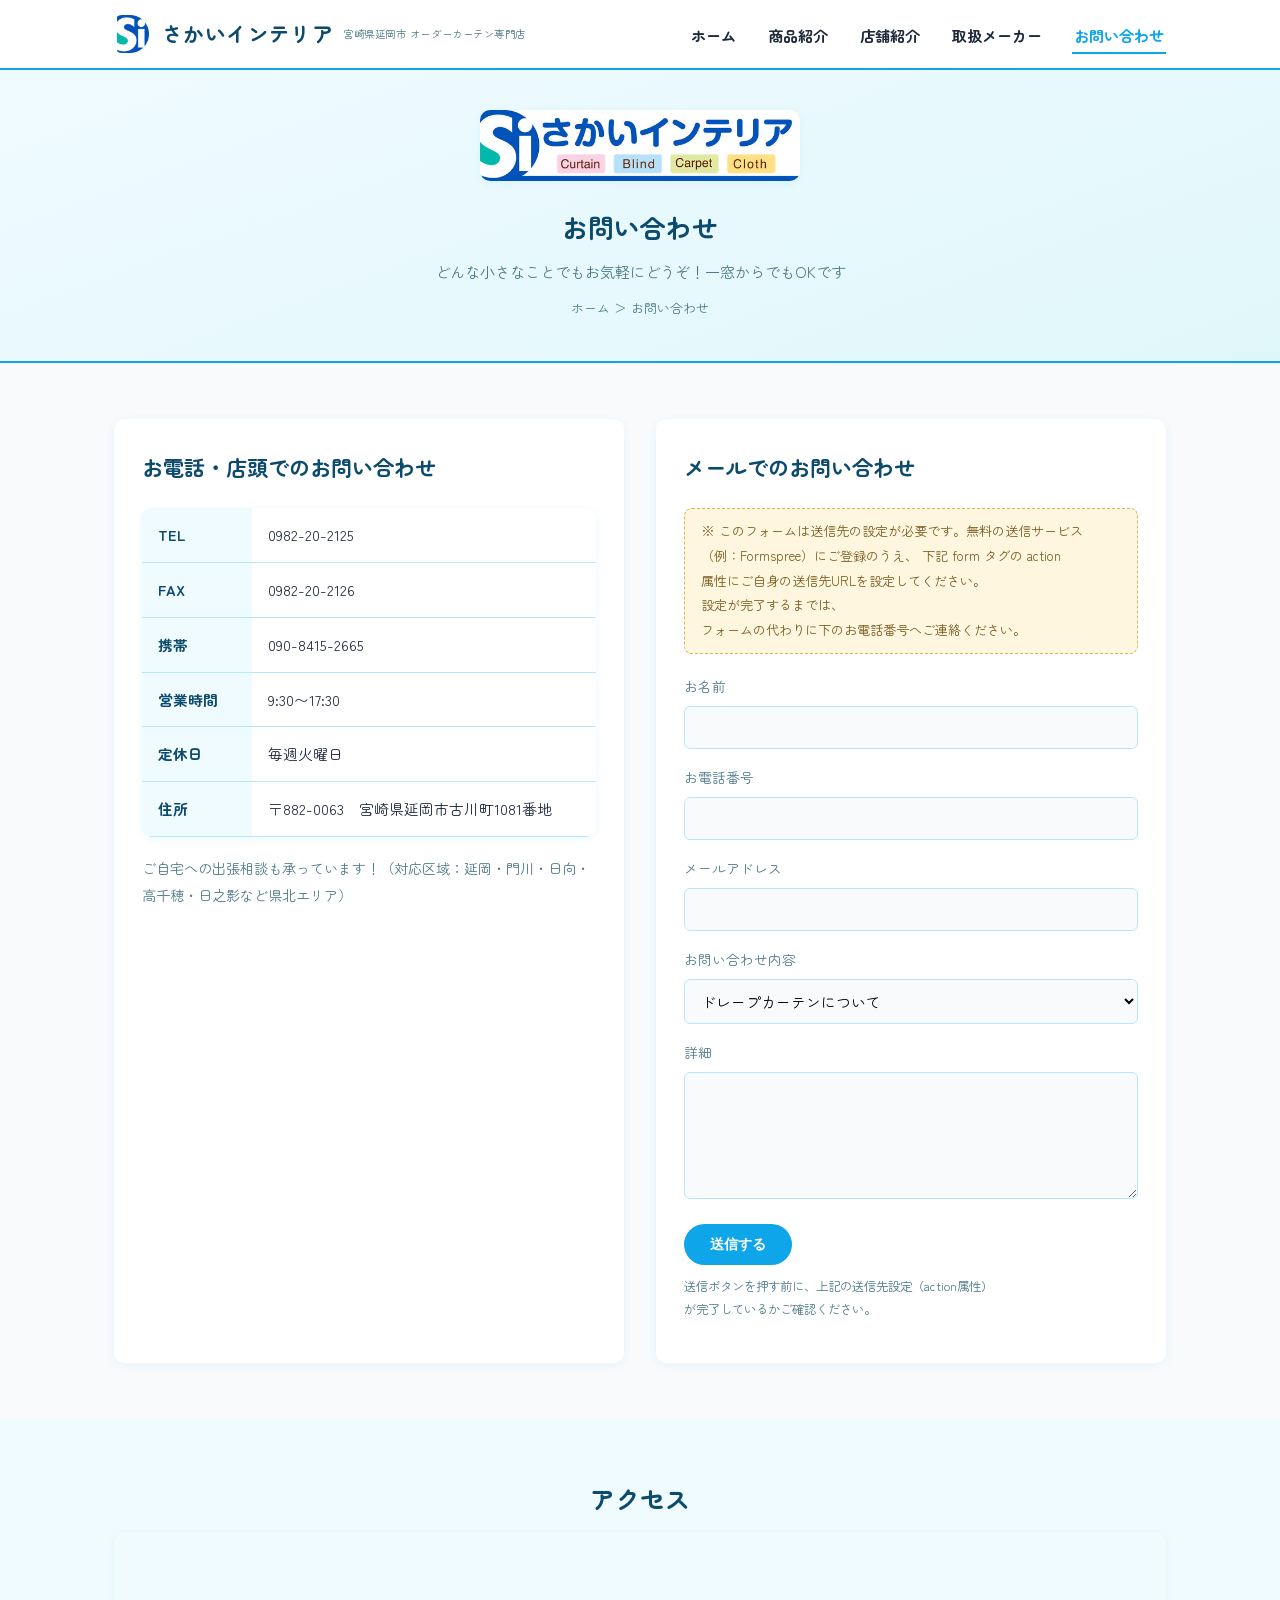
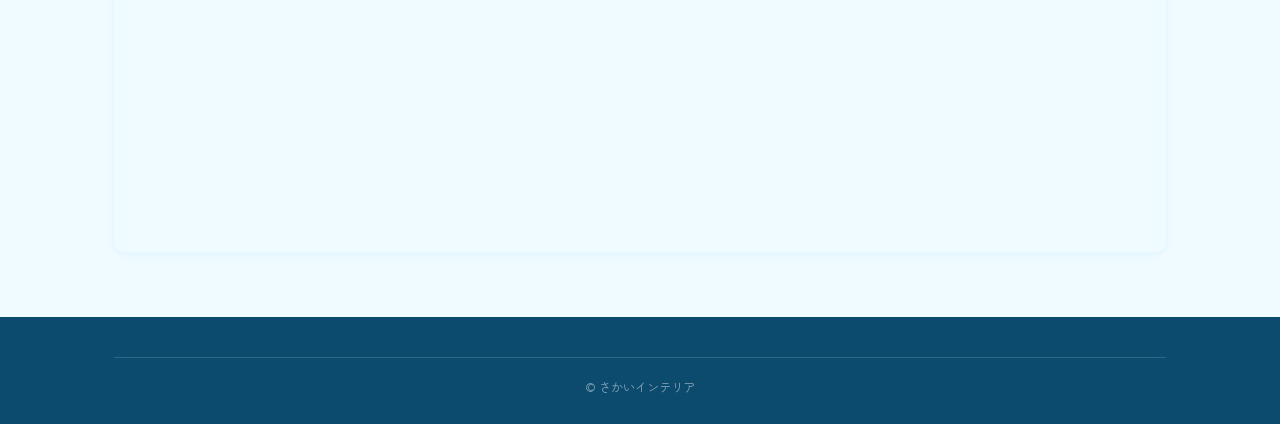
==== commit ae465220: "文字サイズ拡大・多数のUI改善 - 本文フォントを16px→18pxに拡大（高齢者対応） - word-break: keep-allで不自然な改行を防止、店名のnowrap処理追加 - 「延岡店」表" ====
--- a/contact.html
+++ b/contact.html
@@ -16,7 +16,7 @@
     <nav class="main-nav">
       <ul>
         <li><a href="index.html">ホーム</a></li>
-        <li><a href="mokuji.html">目次</a></li>
+        <li><a href="mokuji.html">商品紹介</a></li>
         <li><a href="shop.html">店舗紹介</a></li>
         <li><a href="makers.html">取扱メーカー</a></li>
         <li><a href="contact.html" class="active">お問い合わせ</a></li>
--- a/css/style.css
+++ b/css/style.css
@@ -31,8 +31,10 @@
   font-family: var(--font-base);
   color: var(--color-text);
   background: var(--color-bg);
-  line-height: 1.8;
-  font-size: 16px;
+  line-height: 1.9;
+  font-size: 18px;
+  word-break: keep-all;
+  overflow-wrap: break-word;
 }
 
 img { max-width: 100%; display: block; }
@@ -103,6 +105,7 @@
   font-weight: 400;
   color: var(--color-text-soft);
   letter-spacing: 0.05em;
+  white-space: nowrap;
 }
 
 .main-nav { display: flex; align-items: center; }
@@ -114,12 +117,13 @@
   padding: 0;
 }
 .main-nav a {
-  font-size: 0.92rem;
+  font-size: 0.95rem;
   font-weight: 600;
   color: var(--color-text);
   padding: 6px 2px;
   border-bottom: 2px solid transparent;
   transition: border-color 0.2s, color 0.2s;
+  white-space: nowrap;
 }
 .main-nav a:hover,
 .main-nav a.active {
@@ -176,15 +180,17 @@
   text-align: center;
 }
 .hero h1 {
-  font-size: 1.9rem;
-  margin: 0 0 12px;
-  color: var(--color-primary-dark);
+  font-size: 2.0rem;
+  margin: 0 0 16px;
+  color: var(--color-primary-dark);
+  line-height: 1.5;
 }
 .hero p {
   color: var(--color-text-soft);
-  max-width: 560px;
+  max-width: 600px;
   margin: 0 auto;
-  font-size: 1rem;
+  font-size: 1.05rem;
+  line-height: 2.0;
 }
 .hero .tagline {
   display: inline-block;
@@ -215,15 +221,56 @@
 
 .section-title {
   text-align: center;
-  margin: 0 0 8px;
-  font-size: 1.45rem;
+  margin: 0 0 10px;
+  font-size: 1.55rem;
   color: var(--color-primary-dark);
 }
 .section-sub {
   text-align: center;
   color: var(--color-text-soft);
   margin: 0 0 36px;
-  font-size: 0.92rem;
+  font-size: 1.0rem;
+}
+
+/* ---------- 夏のおすすめ 小見出し ---------- */
+.subsection-title {
+  font-size: 1.2rem;
+  font-weight: 700;
+  color: var(--color-primary-dark);
+  margin: 40px 0 18px;
+  padding-left: 14px;
+  border-left: 4px solid var(--color-accent);
+}
+
+/* ---------- 季節のおすすめグリッド ---------- */
+.seasonal-grid {
+  display: grid;
+  grid-template-columns: repeat(3, 1fr);
+  gap: 20px;
+}
+.seasonal-card {
+  background: var(--color-white);
+  border-radius: var(--radius);
+  box-shadow: var(--shadow-sm);
+  overflow: hidden;
+  text-align: center;
+}
+.seasonal-img {
+  width: 100%;
+  aspect-ratio: 4 / 3;
+  background: var(--color-accent-soft);
+  display: flex;
+  align-items: center;
+  justify-content: center;
+  font-size: 0.82rem;
+  color: var(--color-text-soft);
+}
+.seasonal-img img { width: 100%; height: 100%; object-fit: cover; display: block; }
+.seasonal-name { font-size: 1.0rem; font-weight: 700; color: var(--color-primary-dark); margin: 14px 12px 6px; }
+.seasonal-desc { font-size: 0.88rem; color: var(--color-text-soft); margin: 0 12px 16px; line-height: 1.7; }
+
+@media (max-width: 700px) {
+  .seasonal-grid { grid-template-columns: 1fr; }
 }
 
 /* ---------- 今週のおすすめ ---------- */
@@ -376,9 +423,25 @@
   border: 1px solid var(--color-border);
 }
 .toc-card:hover { transform: translateY(-4px); box-shadow: var(--shadow-md); }
-.toc-card .icon { font-size: 2rem; margin-bottom: 10px; }
-.toc-card h3 { margin: 0 0 6px; font-size: 1.02rem; color: var(--color-primary-dark); }
-.toc-card p { margin: 0; font-size: 0.82rem; color: var(--color-text-soft); }
+.toc-card .icon { font-size: 2.2rem; margin-bottom: 10px; }
+.toc-card h3 { margin: 0 0 6px; font-size: 1.05rem; color: var(--color-primary-dark); }
+.toc-card p { margin: 0; font-size: 0.88rem; color: var(--color-text-soft); }
+
+/* 写真エリア（目次ページの商品カード用） */
+.toc-card-img {
+  width: 100%;
+  aspect-ratio: 3 / 2;
+  background: var(--color-accent-soft);
+  border-radius: calc(var(--radius) - 2px);
+  overflow: hidden;
+  margin-bottom: 14px;
+  display: flex;
+  align-items: center;
+  justify-content: center;
+  font-size: 0.82rem;
+  color: var(--color-text-soft);
+}
+.toc-card-img img { width: 100%; height: 100%; object-fit: cover; display: block; }
 
 .subcat-list {
   list-style: none;
@@ -489,16 +552,23 @@
   background: var(--color-white);
   border: 1px solid var(--color-border);
   border-radius: var(--radius);
-  padding: 22px 10px;
+  padding: 24px 16px;
   text-align: center;
   font-size: 0.88rem;
   color: var(--color-text-soft);
   display: flex;
   align-items: center;
   justify-content: center;
-  min-height: 70px;
-}
-.maker-logo { max-width: 100%; max-height: 50px; object-fit: contain; }
+  min-height: 100px;
+}
+.maker-logo {
+  max-width: 90%;
+  width: 140px;
+  height: 55px;
+  object-fit: contain;
+  display: block;
+  margin: 0 auto;
+}
 @media (max-width: 760px) {
   .maker-grid { grid-template-columns: repeat(2, 1fr); }
 }
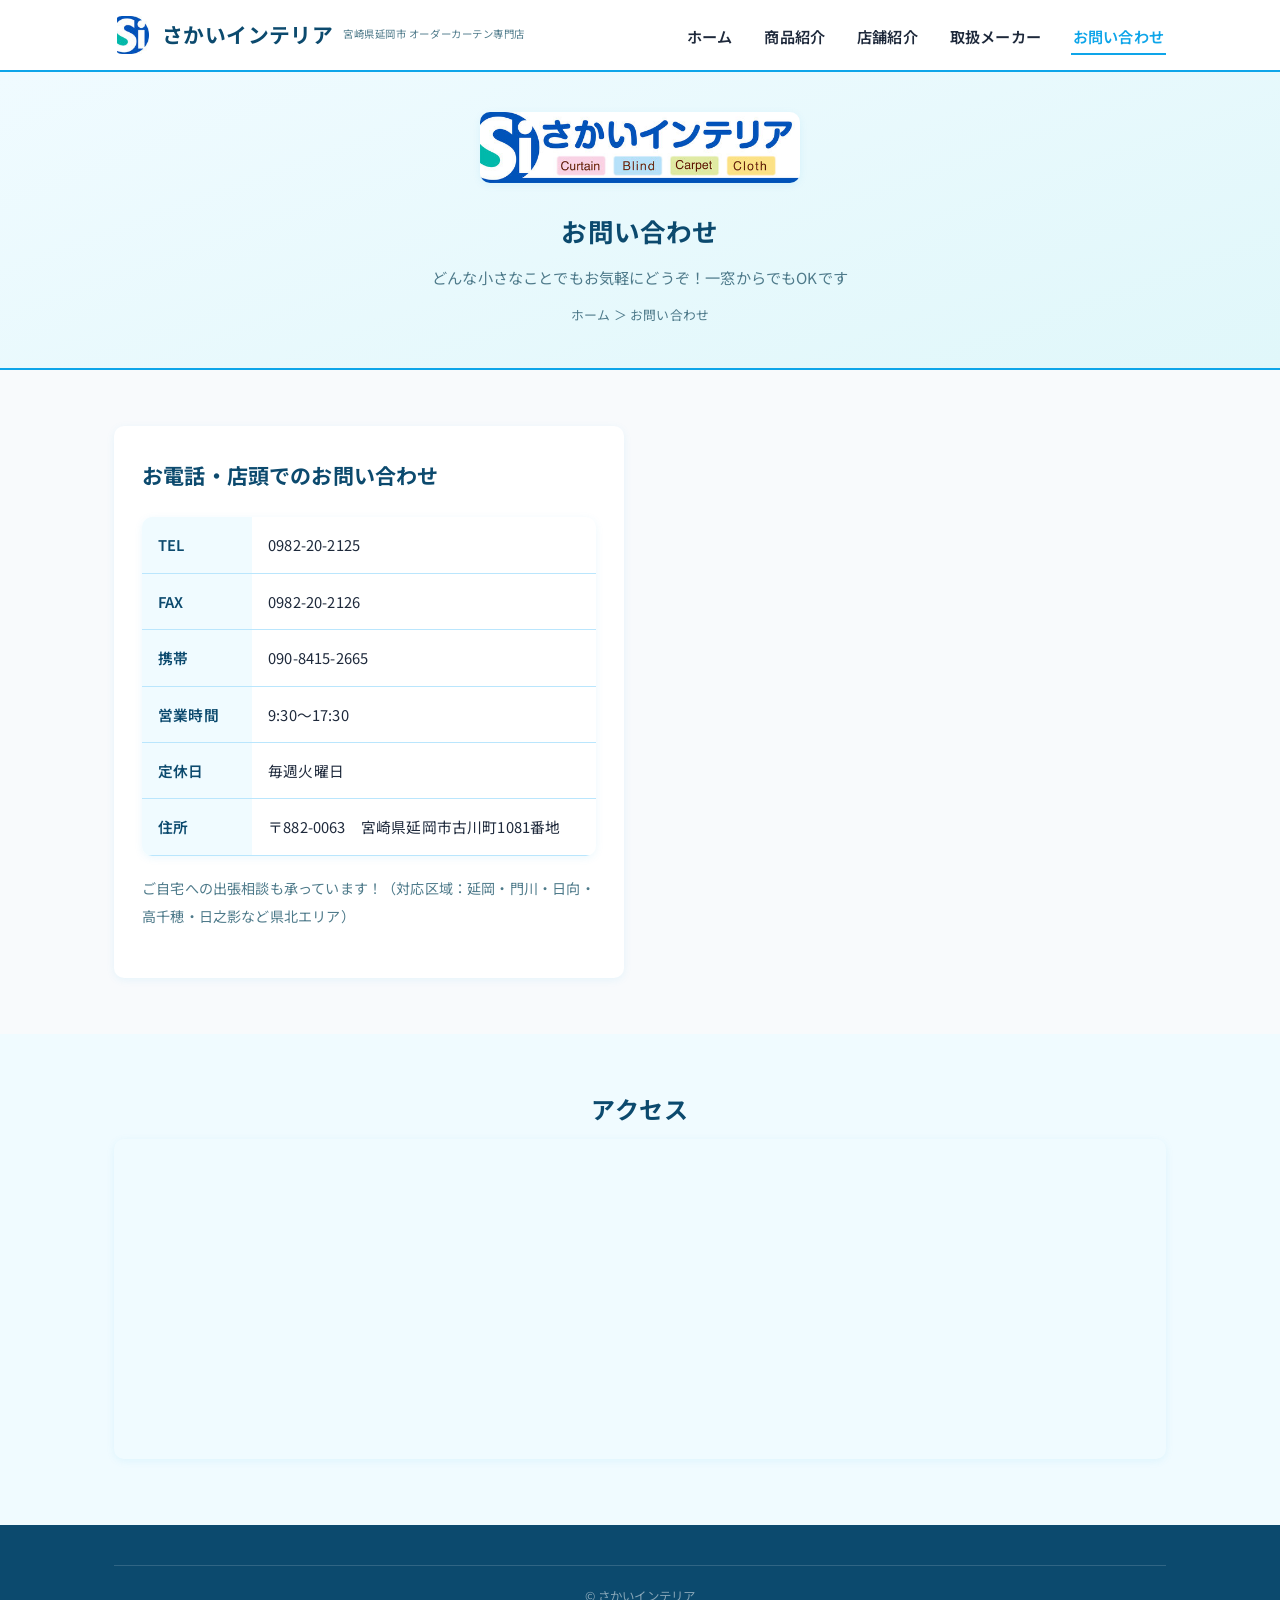
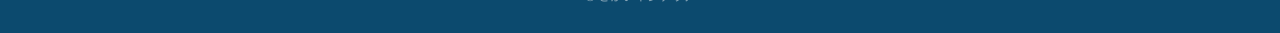
==== commit 229a898d: "ホーム・店舗・お問い合わせページの文章修正とメールフォーム削除" ====
--- a/contact.html
+++ b/contact.html
@@ -52,45 +52,6 @@
         </p>
       </div>
 
-      <div class="contact-box">
-        <h3>メールでのお問い合わせ</h3>
-        <div class="todo-note">
-          ※ このフォームは送信先の設定が必要です。無料の送信サービス（例：Formspree）にご登録のうえ、
-          下記 form タグの action 属性にご自身の送信先URLを設定してください。設定が完了するまでは、
-          フォームの代わりに下のお電話番号へご連絡ください。
-        </div>
-        <form action="#" method="POST">
-          <div class="form-group">
-            <label for="name">お名前</label>
-            <input type="text" id="name" name="name" required>
-          </div>
-          <div class="form-group">
-            <label for="tel">お電話番号</label>
-            <input type="tel" id="tel" name="tel">
-          </div>
-          <div class="form-group">
-            <label for="email">メールアドレス</label>
-            <input type="email" id="email" name="email" required>
-          </div>
-          <div class="form-group">
-            <label for="category">お問い合わせ内容</label>
-            <select id="category" name="category">
-              <option>ドレープカーテンについて</option>
-              <option>レースカーテンについて</option>
-              <option>ロールスクリーンについて</option>
-              <option>ブラインドについて</option>
-              <option>新築・リフォームについて</option>
-              <option>その他</option>
-            </select>
-          </div>
-          <div class="form-group">
-            <label for="message">詳細</label>
-            <textarea id="message" name="message" rows="5"></textarea>
-          </div>
-          <button type="submit" class="btn" style="border:none;cursor:pointer;">送信する</button>
-          <p class="form-note">送信ボタンを押す前に、上記の送信先設定（action属性）が完了しているかご確認ください。</p>
-        </form>
-      </div>
     </div>
   </div>
 </section>
--- a/css/style.css
+++ b/css/style.css
@@ -2,7 +2,7 @@
    さかいインテリア サイト共通スタイル
    =========================================================== */
 
-@import url('https://fonts.googleapis.com/css2?family=Zen+Maru+Gothic:wght@400;500;700&display=swap');
+@import url('https://fonts.googleapis.com/css2?family=Noto+Sans+JP:wght@400;500;700&display=swap');
 
 :root {
   --color-bg: #F8FAFC;
@@ -19,23 +19,27 @@
   --shadow-md: 0 6px 20px rgba(14, 165, 233, 0.14);
   --radius: 10px;
   --max-width: 1100px;
-  --font-base: "Zen Maru Gothic", "Hiragino Sans", "Yu Gothic", "Noto Sans JP", "Helvetica Neue", Arial, sans-serif;
+  --font-base: "Noto Sans JP", "Source Han Sans JP", "Hiragino Sans", "Yu Gothic", "Helvetica Neue", Arial, sans-serif;
 }
 
 * { box-sizing: border-box; }
 
-html { scroll-behavior: smooth; }
+html { scroll-behavior: smooth; overflow-x: hidden; }
+body { overflow-x: hidden; }
 
 body {
   margin: 0;
   font-family: var(--font-base);
   color: var(--color-text);
   background: var(--color-bg);
-  line-height: 1.9;
+  line-height: 2.0;
   font-size: 18px;
+  letter-spacing: 0.01em;
   word-break: keep-all;
   overflow-wrap: break-word;
 }
+
+p { margin: 0 0 1.4em; }
 
 img { max-width: 100%; display: block; }
 
@@ -180,17 +184,19 @@
   text-align: center;
 }
 .hero h1 {
-  font-size: 2.0rem;
-  margin: 0 0 16px;
-  color: var(--color-primary-dark);
-  line-height: 1.5;
+  font-size: 1.75rem;
+  font-weight: 700;
+  margin: 0 0 20px;
+  color: var(--color-primary-dark);
+  line-height: 1.65;
+  letter-spacing: 0.02em;
 }
 .hero p {
   color: var(--color-text-soft);
   max-width: 600px;
-  margin: 0 auto;
-  font-size: 1.05rem;
-  line-height: 2.0;
+  margin: 0 auto 0;
+  font-size: 1.0rem;
+  line-height: 2.05;
 }
 .hero .tagline {
   display: inline-block;
@@ -221,15 +227,19 @@
 
 .section-title {
   text-align: center;
-  margin: 0 0 10px;
-  font-size: 1.55rem;
-  color: var(--color-primary-dark);
+  margin: 0 0 12px;
+  font-size: 1.5rem;
+  font-weight: 700;
+  color: var(--color-primary-dark);
+  letter-spacing: 0.03em;
+  line-height: 1.55;
 }
 .section-sub {
   text-align: center;
   color: var(--color-text-soft);
-  margin: 0 0 36px;
-  font-size: 1.0rem;
+  margin: 0 0 40px;
+  font-size: 0.95rem;
+  line-height: 1.9;
 }
 
 /* ---------- 夏のおすすめ 小見出し ---------- */
@@ -278,21 +288,22 @@
   display: grid;
   grid-template-columns: 1fr 1fr;
   gap: 32px;
-  align-items: center;
+  align-items: start;
   background: var(--color-white);
   border-radius: var(--radius);
   box-shadow: var(--shadow-md);
   padding: 28px;
 }
+.recommend-card > * { min-width: 0; }
 .recommend-card .img-placeholder { aspect-ratio: 1 / 1; }
 .shop-photo {
   width: 100%;
-  height: 100%;
+  height: auto;
   object-fit: cover;
   border-radius: var(--radius);
   display: block;
 }
-.recommend-card .shop-photo { aspect-ratio: 1 / 1; }
+.recommend-card .shop-photo { aspect-ratio: 4 / 3; }
 .shop-gallery .shop-photo { aspect-ratio: 4 / 3; }
 .recommend-badge {
   display: inline-block;
@@ -344,6 +355,7 @@
   margin-top: 8px;
 }
 .appeal-item {
+  min-width: 0;
   background: var(--color-white);
   border-radius: var(--radius);
   padding: 22px 18px;
@@ -649,6 +661,16 @@
   .footer-grid { grid-template-columns: 1fr; }
 }
 
+.sr-only {
+  position: absolute;
+  width: 1px; height: 1px;
+  padding: 0; margin: -1px;
+  overflow: hidden;
+  clip: rect(0,0,0,0);
+  white-space: nowrap;
+  border: 0;
+}
+
 /* ---------- 商品カード（写真クリックで詳細表示） ---------- */
 .product-card { text-align: center; margin: 0; }
 .product-thumb {
@@ -784,3 +806,92 @@
   border-radius: 8px;
   margin-bottom: 20px;
 }
+
+/* ==========================================================
+   レスポンシブ対応（スマホ・タブレット）
+   ========================================================== */
+
+/* タブレット（〜768px） */
+@media (max-width: 768px) {
+  body { font-size: 18px; }
+  .hero h1 { font-size: 1.7rem; }
+  .hero { padding: 40px 0 30px; }
+  .appeal-grid { grid-template-columns: 1fr 1fr; }
+  .shop-gallery { grid-template-columns: 1fr 1fr; }
+  .seasonal-grid { grid-template-columns: 1fr 1fr; }
+  .recommend-card { grid-template-columns: 1fr; gap: 20px; padding: 20px; }
+}
+
+/* スマホ（〜600px） — 多くのAndroidも含めた広めの境界 */
+@media (max-width: 600px) {
+  body { font-size: 17px; }
+  .container { padding: 0 16px; }
+  section { padding: 36px 0; }
+
+  /* ヘッダー */
+  .header-inner { padding: 10px 16px; }
+  .logo { font-size: 1.05rem; gap: 8px; }
+  .logo-img { width: 32px; height: 32px; }
+  .logo small { display: none; }
+
+  /* ヒーロー */
+  .hero { padding: 30px 0 24px; }
+  .hero h1 { font-size: 1.4rem; line-height: 1.65; margin-bottom: 14px; }
+  .hero p { font-size: 0.95rem; line-height: 1.85; }
+  .hero .tagline { font-size: 0.82rem; padding: 6px 14px; margin-top: 14px; white-space: normal; text-align: center; }
+
+  /* 見出し */
+  .section-title { font-size: 1.25rem; }
+  .section-sub { font-size: 0.9rem; margin-bottom: 22px; }
+  .subsection-title { font-size: 1.05rem; margin: 28px 0 14px; padding-left: 10px; }
+
+  /* ページヘッダー */
+  .page-header { padding: 24px 0; }
+  .page-header h1 { font-size: 1.25rem; }
+  .page-header p { font-size: 0.88rem; }
+  .page-banner { max-width: 220px; }
+
+  /* すべてのグリッドを1列に */
+  .appeal-grid { grid-template-columns: 1fr; gap: 14px; }
+  .seasonal-grid { grid-template-columns: 1fr; }
+  .shop-gallery { grid-template-columns: 1fr; gap: 12px; }
+  .recommend-card { grid-template-columns: 1fr; gap: 16px; padding: 16px; }
+
+  /* カード共通 */
+  .toc-card { padding: 14px 12px; }
+  .toc-card h3 { font-size: 1.0rem; }
+  .toc-card p { font-size: 0.85rem; }
+  .appeal-item { padding: 16px 14px; }
+  .appeal-item h4 { font-size: 0.95rem; }
+  .appeal-item p { font-size: 0.85rem; }
+
+  /* ボタン（タップ領域を広く） */
+  .btn { padding: 14px 28px; font-size: 1.0rem; display: block; text-align: center; }
+  .btn.outline { display: block; text-align: center; }
+
+  /* 店舗情報テーブル */
+  .shop-info-table th,
+  .shop-info-table td { font-size: 0.85rem; padding: 10px 10px; }
+  .shop-info-table th { width: 72px; }
+
+  /* お問い合わせ */
+  .contact-box { padding: 18px 14px; }
+  .contact-box h3 { font-size: 1.05rem; }
+  .form-group input,
+  .form-group textarea,
+  .form-group select { font-size: 1.0rem; padding: 11px 12px; }
+
+  /* CTAバンド */
+  .cta-band { padding: 32px 0; }
+  .cta-band h2 { font-size: 1.15rem; line-height: 1.6; }
+  .cta-band p { font-size: 0.9rem; margin-bottom: 16px; }
+
+  /* フッター */
+  .site-footer { padding: 28px 0 18px; font-size: 0.82rem; }
+
+  /* ライトボックス */
+  .lightbox-inner { padding: 18px 12px; }
+  .lightbox-title { font-size: 1.05rem; }
+  .lightbox-desc { font-size: 0.88rem; }
+}
+
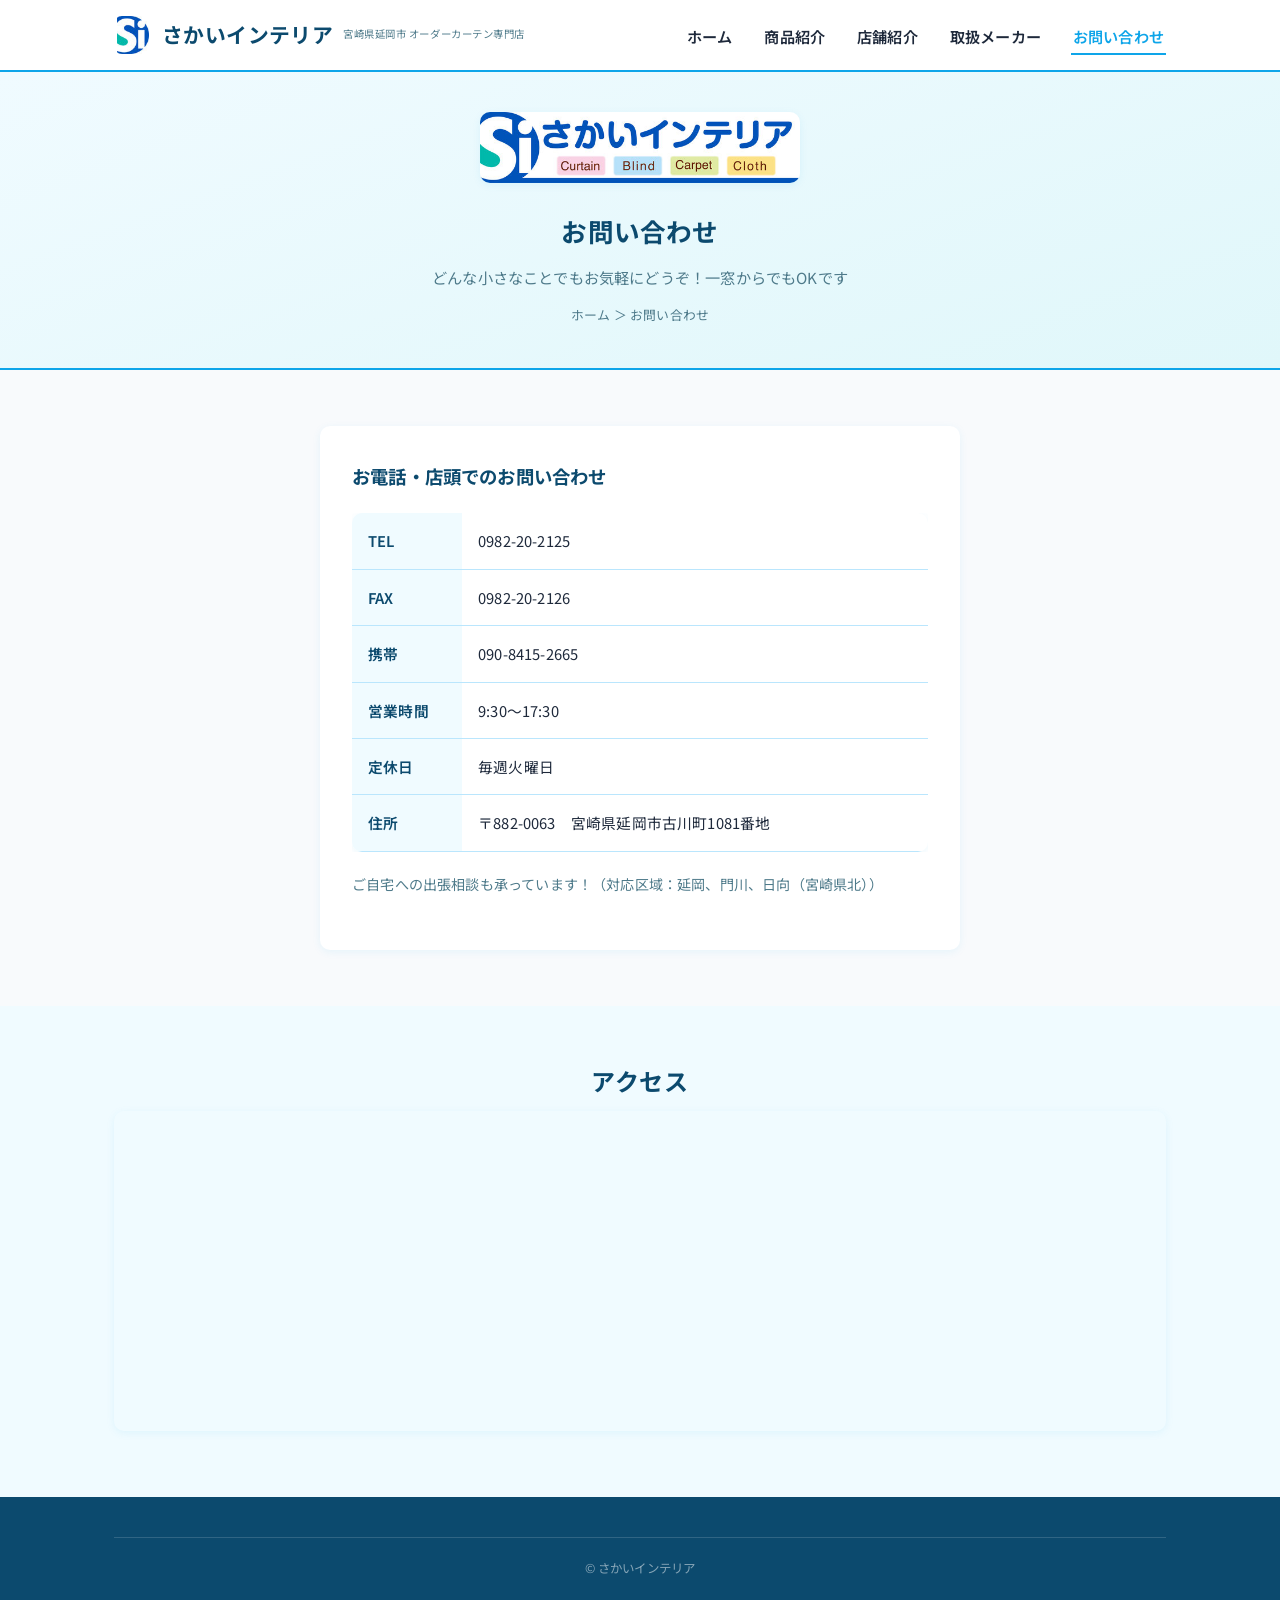
==== commit 26630c13: "お問い合わせページ：レスポンシブ対応・1カラムレイアウトに修正" ====
--- a/contact.html
+++ b/contact.html
@@ -36,9 +36,9 @@
 
 <section>
   <div class="container">
-    <div class="contact-grid">
-      <div class="contact-box">
-        <h3>お電話・店頭でのお問い合わせ</h3>
+    <div class="contact-box-single">
+      <h3>お電話・店頭でのお問い合わせ</h3>
+      <div class="table-wrap">
         <table class="shop-info-table">
           <tr><th>TEL</th><td>0982-20-2125</td></tr>
           <tr><th>FAX</th><td>0982-20-2126</td></tr>
@@ -47,11 +47,10 @@
           <tr><th>定休日</th><td>毎週火曜日</td></tr>
           <tr><th>住所</th><td>〒882-0063　宮崎県延岡市古川町1081番地</td></tr>
         </table>
-        <p style="margin-top:18px;font-size:0.88rem;color:var(--color-text-soft);">
-          ご自宅への出張相談も承っています！（対応区域：延岡・門川・日向・高千穂・日之影など県北エリア）
-        </p>
       </div>
-
+      <p style="margin-top:18px;font-size:0.88rem;color:var(--color-text-soft);">
+        ご自宅への出張相談も承っています！（対応区域：延岡、門川、日向（宮崎県北））
+      </p>
     </div>
   </div>
 </section>
--- a/css/style.css
+++ b/css/style.css
@@ -586,38 +586,16 @@
 }
 
 /* ---------- お問い合わせ ---------- */
-.contact-grid {
-  display: grid;
-  grid-template-columns: 1fr 1fr;
-  gap: 32px;
-}
-.contact-box {
+.contact-box-single {
+  max-width: 640px;
+  margin: 0 auto;
   background: var(--color-white);
   border-radius: var(--radius);
-  padding: 28px;
+  padding: 32px;
   box-shadow: var(--shadow-sm);
 }
-.contact-box h3 { margin-top: 0; color: var(--color-primary-dark); }
-.form-group { margin-bottom: 16px; }
-.form-group label { display: block; font-size: 0.85rem; margin-bottom: 6px; color: var(--color-text-soft); }
-.form-group input, .form-group textarea, .form-group select {
-  width: 100%;
-  padding: 10px 12px;
-  border: 1px solid var(--color-border);
-  border-radius: 6px;
-  font-family: inherit;
-  font-size: 0.92rem;
-  background: var(--color-bg);
-}
-.form-note {
-  font-size: 0.78rem;
-  color: var(--color-text-soft);
-  margin-top: 10px;
-}
-
-@media (max-width: 760px) {
-  .contact-grid { grid-template-columns: 1fr; }
-}
+.contact-box-single h3 { margin-top: 0; color: var(--color-primary-dark); font-size: 1.15rem; }
+.table-wrap { overflow-x: auto; -webkit-overflow-scrolling: touch; }
 
 /* ---------- CTA帯 ---------- */
 .cta-band {
@@ -875,11 +853,8 @@
   .shop-info-table th { width: 72px; }
 
   /* お問い合わせ */
-  .contact-box { padding: 18px 14px; }
-  .contact-box h3 { font-size: 1.05rem; }
-  .form-group input,
-  .form-group textarea,
-  .form-group select { font-size: 1.0rem; padding: 11px 12px; }
+  .contact-box-single { padding: 20px 16px; }
+  .contact-box-single h3 { font-size: 1.05rem; }
 
   /* CTAバンド */
   .cta-band { padding: 32px 0; }
